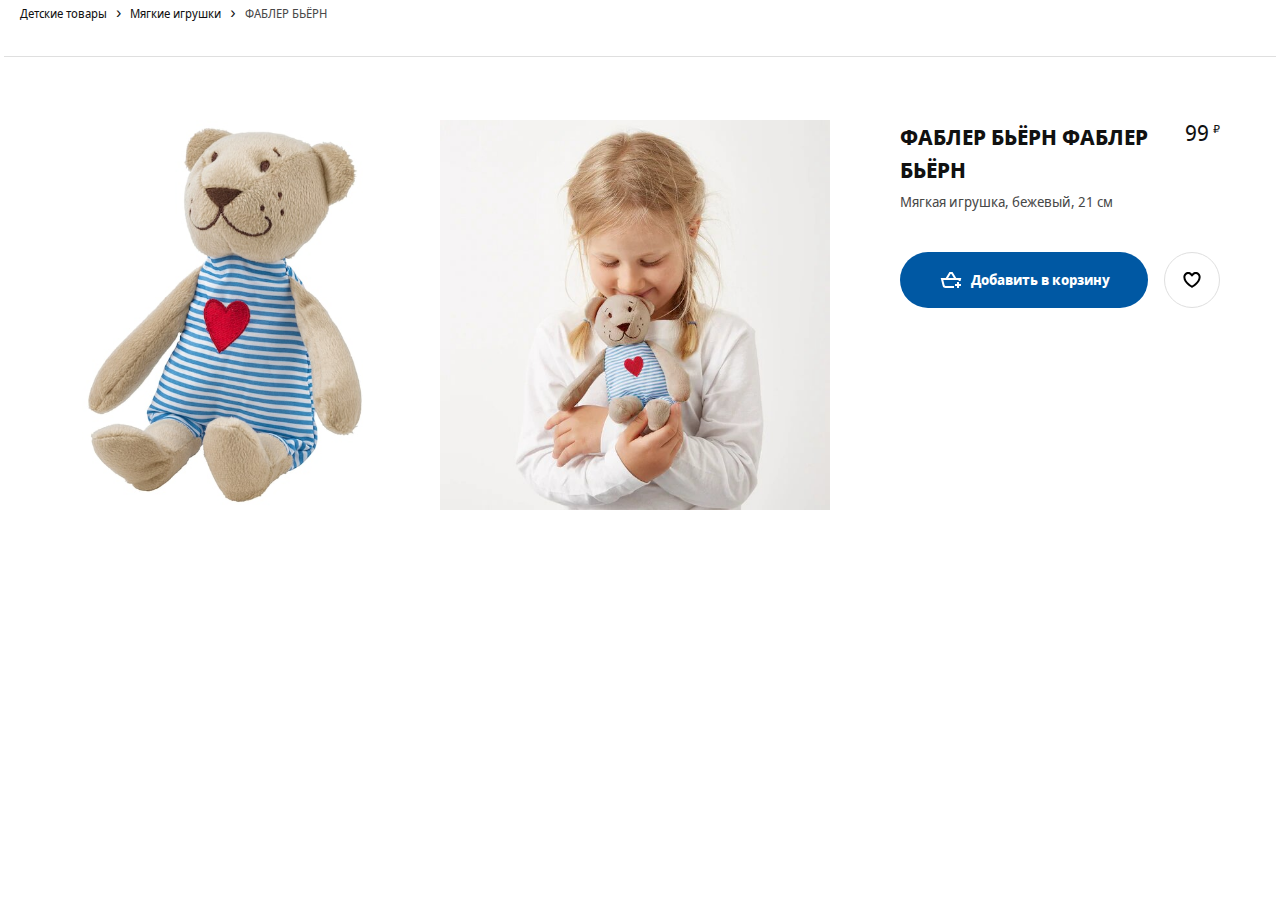
==== card.html @ a597d6a2 "begin" ====
<!DOCTYPE html>
<html lang="en">
<head>
	<meta charset="UTF-8">
	<meta name="viewport" content="width=device-width, user-scalable=no, initial-scale=1.0, maximum-scale=1.0, minimum-scale=1.0">
	<meta http-equiv="X-UA-Compatible" content="ie=edge">
	<link rel="apple-touch-icon" sizes="180x180" href="favicon/apple-touch-icon.png">
	<link rel="icon" type="image/png" sizes="32x32" href="favicon/favicon-32x32.png">
	<link rel="icon" type="image/png" sizes="16x16" href="favicon/favicon-16x16.png">
	<link rel="mask-icon" href="favicon/safari-pinned-tab.svg" color="#0058ab">
	<meta name="msapplication-TileColor" content="#0058ab">
	<meta name="theme-color" content="#0058ab">
	<title>Детские игрушки - IKEA</title>
	<link rel="stylesheet" href="styles/styles.css">
</head>
<body>
<main>
	<div class="container">
		<div class="breadcrumb">
			<nav role="navigation" aria-label="Breadcrumb" class="breadcrumb__nav">
				<ul class="breadcrumb__list">

					<li class="breadcrumb__list-item">
						<a href="goods.html?cat=Детские товары" class="breadcrumb__link"><span>Детские товары</span></a>
					</li>

					<li class="breadcrumb__list-item">
						<a href="goods.html?cat=Мягкие игрушки" class="breadcrumb__link"><span>Мягкие игрушки</span></a>
					</li>

					<li class="breadcrumb__list-item">
						<a href="#" class="breadcrumb__link"><span>ФАБЛЕР БЬЁРН</span></a>
					</li>

				</ul>
			</nav>
		</div>

		<div class="good wrapper">
			<div class="good-images">
				<div class="good-image__item">
					<img src="image/fabler-byorn-myagkaya-igrushka-bezhevyy__0710165_PE727396_S5.jpg" alt="">
				</div>
				<div class="good-image__item">
					<img src="image/fabler-byorn-myagkaya-igrushka-bezhevyy__0876865_PE611124_S5.jpg" alt="">
				</div>
			</div>
			<div class="good-item"> <!-- not-in-stock - нет в наличии-->
				<p class="good-item__new">Новинка</p>

				<div class="good-item__section">
					<div>
						<h2 class="good-item__header">ФАБЛЕР БЬЁРН ФАБЛЕР БЬЁРН</h2>
						<p class="good-item__description">Мягкая игрушка, бежевый, 21 см</p>

					</div>
					<p class="good-item__price">
						<span class="good-item__empty">Нет в наличии</span>
						<span class="good-item__price-value">99</span>
						<span class="good-item__currency">₽</span>
					</p>

				</div>
				<div class="good-item__buttons">
					<button type="button" class="btn btn-good" data-idd="idd001">
						<svg focusable="false" viewBox="0 0 24 24" class="btn-good-svg" aria-hidden="true">
							<path fill-rule="evenodd" clip-rule="evenodd" d="M10.4372 4H10.9993H12.0003H12.9996H13.5616L13.8538 4.48014L17.2112 9.99713H21H22.2806L21.9702 11.2396L21.5303 13H19.4688L19.7194 11.9971H4.28079L5.59143 17.2397C5.70272 17.6848 6.1027 17.9971 6.56157 17.9971H15V19.9971H6.56157C5.18496 19.9971 3.98502 19.0602 3.65114 17.7247L2.02987 11.2397L1.71924 9.99713H3.00002H6.78793L10.145 4.48017L10.4372 4ZM12.4375 6L14.87 9.99713H9.12911L11.5614 6H12.0003H12.4375ZM17.9961 16V14H19.9961V16H21.9961V18H19.9961V20H17.9961V18H15.9961V16H17.9961Z"></path>
						</svg>

						<span class="btn-good__label">Добавить в корзину</span>
					</button>
					<button type="button" class="btn btn-add-wishlist" data-idd="idd001">
						<svg focusable="false" viewBox="0 0 24 24" class="btn-add-wishlist__svg" aria-hidden="true">
							<path fill-rule="evenodd" clip-rule="evenodd" d="M12.336 5.52055C14.2336 3.62376 17.3096 3.62401 19.2069 5.52129C20.2067 6.52115 20.6796 7.85005 20.6259 9.15761C20.6151 12.2138 18.4184 14.8654 16.4892 16.6366C15.4926 17.5517 14.5004 18.2923 13.7593 18.8036C13.3879 19.0598 13.0771 19.2601 12.8574 19.3973C12.7475 19.466 12.6601 19.519 12.5992 19.5555C12.5687 19.5737 12.5448 19.5879 12.5279 19.5978L12.5079 19.6094L12.502 19.6129L12.5001 19.614C12.5001 19.614 12.4989 19.6147 11.9999 18.748C11.501 19.6147 11.5005 19.6144 11.5005 19.6144L11.4979 19.6129L11.4919 19.6094L11.472 19.5978C11.4551 19.5879 11.4312 19.5737 11.4007 19.5555C11.3397 19.519 11.2524 19.466 11.1425 19.3973C10.9227 19.2601 10.612 19.0598 10.2405 18.8036C9.49947 18.2923 8.50726 17.5517 7.51063 16.6366C5.58146 14.8654 3.38477 12.2139 3.37399 9.15765C3.32024 7.85008 3.79314 6.52117 4.79301 5.52129C6.69054 3.62376 9.76704 3.62376 11.6646 5.52129L11.9993 5.856L12.3353 5.52129L12.336 5.52055ZM11.9999 18.748L11.5005 19.6144L11.9999 19.9019L12.4989 19.6147L11.9999 18.748ZM11.9999 17.573C12.1727 17.462 12.384 17.3226 12.6236 17.1573C13.3125 16.6821 14.2267 15.9988 15.1366 15.1634C17.0157 13.4381 18.6259 11.2919 18.6259 9.13506V9.11213L18.627 9.08922C18.6626 8.31221 18.3844 7.52727 17.7926 6.9355C16.6762 5.81903 14.866 5.81902 13.7495 6.9355L13.7481 6.93689L11.9965 8.68166L10.2504 6.9355C9.13387 5.81903 7.3237 5.81903 6.20722 6.9355C5.61546 7.52727 5.33724 8.31221 5.3729 9.08922L5.37395 9.11213V9.13507C5.37395 11.2919 6.98418 13.4381 8.86325 15.1634C9.77312 15.9988 10.6874 16.6821 11.3762 17.1573C11.6159 17.3226 11.8271 17.462 11.9999 17.573Z"></path>
						</svg>
					</button>
				</div>

			</div>
		</div>


	</div>
</main>
</body>
</html>
---- styles/styles.css ----
/*
* Prefixed by https://autoprefixer.github.io
* PostCSS: v7.0.29,
* Autoprefixer: v9.7.6
* Browsers: last 4 version
*/

@font-face {
	font-family: 'Noto Sans';
	src: local('Noto Sans Display Regular'), local('NotoSansDisplay-Regular'), url('../fonts/Notosansdisplayregular.woff2') format('woff2'), url('../fonts/Notosansdisplayregular.woff') format('woff');
	font-weight: 400;
	font-style: normal;
}

@font-face {
	font-family: 'Noto Sans';
	src: local('Noto Sans Display Italic'), local('NotoSansDisplay-Italic'), url('../fonts/Notosansdisplayitalic.woff2') format('woff2'), url('../fonts/Notosansdisplayitalic.woff') format('woff');
	font-weight: 400;
	font-style: italic;
}

@font-face {
	font-family: 'Noto Sans';
	src: local('Noto Sans Display Bold'), local('NotoSansDisplay-Bold'), url('../fonts/Notosansdisplaybold.woff2') format('woff2'), url('../fonts/Notosansdisplaybold.woff') format('woff');
	font-weight: 700;
	font-style: normal;
}

@font-face {
	font-family: 'Noto Sans';
	src: local('Noto Sans Display Bold Italic'), local('NotoSansDisplay-BoldItalic'), url('../fonts/Notosansdisplaybolditalic.woff2') format('woff2'), url('../fonts/Notosansdisplaybolditalic.woff') format('woff');
	font-weight: 700;
	font-style: italic;
}

html {
	-webkit-box-sizing: border-box;
	box-sizing: border-box;
}

*,
*::before,
*::after {
	-webkit-box-sizing: inherit;
	box-sizing: inherit;
}

body {
	min-width: 320px;
	margin: 0;

	background-color: #fff; /*под проект*/
	font-family: Noto Sans, Arial, sans-serif; /*в "" свой шрифт под проект*/

	font-size: 16px;
	color: #111;
	line-height: 1.5;
	-webkit-font-smoothing: subpixel-antialiased;
}

button, input {
	font: inherit;
}

button {
	cursor: pointer;
}

img {
	max-width: 100%;
	width: 100%;
	height: auto;
}

a {
	text-decoration: none;
	color: inherit;
}

ul {
	list-style: none;
	padding: 0;
	margin: 0;
}

h1, h2, h3, p {
	padding: 0;
	margin: 0;
}

/* container */

.container {
	max-width: 100rem;
	margin: 0 auto;
	padding: 0 1.25rem;
}

.visually-hidden {
	position: absolute !important;
	clip: rect(1px 1px 1px 1px);
	clip: rect(1px, 1px, 1px, 1px);
	padding: 0 !important;
	border: 0 !important;
	height: 1px !important;
	width: 1px !important;
	overflow: hidden;
}

/* при работе с float */

.clearfix::after {
	content: "";
	display: table;
	clear: both;
}

header {
	margin-bottom: 3.75rem;
}

.header {
	display: -ms-grid;
	display: grid;
	grid-gap: 1.25rem;
	-ms-grid-columns: 2fr 1.25rem 2fr 1.25rem 16fr 1.25rem 1fr 1.25rem 1fr;
	grid-template-columns: 2fr 2fr 16fr 1fr 1fr;
	-webkit-box-align: center;
	-ms-flex-align: center;
	align-items: center;
	padding: 1.75rem 0;
}

footer {
	background-color: #f5f5f5;
	margin-top: 3.75rem;
	padding: 3.75rem 0 0 0;
}

.footer {
	display: -ms-grid;
	display: grid;
	-ms-grid-columns: 1fr 1fr 1fr;
	grid-template-columns: 1fr 1fr 1fr;
}

.main-header {
	margin-bottom: 1.875rem
}

.btn {
	background-color: transparent;
	outline: transparent;
	border-radius: 50%;
	width: 40px;
	height: 40px;
	display: -webkit-box;
	display: -ms-flexbox;
	display: flex;
	-webkit-box-align: center;
	-ms-flex-align: center;
	align-items: center;
	-webkit-box-pack: center;
	-ms-flex-pack: center;
	justify-content: center;
	border: 1px solid transparent;
}

.btn:hover {
	background-color: #f5f5f5;
	color: #111;
}

.svg-icon {
	fill: currentColor;
}

.logo {
	text-align: center;
	width: 75px;
	height: 30px;

}

.search {
	position: relative;
	-webkit-box-flex: 1;
	-ms-flex-positive: 1;
	flex-grow: 1;
	height: 50px;
	margin: 0 40px;
}

.search-input {
	-webkit-appearance: none;
	-moz-appearance: none;
	appearance: none;
	background-color: #f5f5f5;
	display: block;
	appearance: none;
	width: 100%;
	height: 100%;
	padding: .5rem 3.5rem;
	margin: 0 auto;
	line-height: 1.5;
	border: 0;
	border-radius: 50em;
	outline: 0;
	-webkit-box-shadow: none;
	box-shadow: none;
	-webkit-transition: background .2s;
	-o-transition: background .2s;
	transition: background .2s;
}

.search-btn {
	position: absolute;
	top: 0.9rem;
	right: 0.9rem;
	background-image: url("data:image/svg+xml;charset=utf-8,%3Csvg width='16' height='17' fill='%23484848' xmlns='http://www.w3.org/2000/svg'%3E%3Cpath fill-rule='evenodd' clip-rule='evenodd' d='M6.5 11a4.5 4.5 0 110-9 4.5 4.5 0 010 9zm4.968-.307a6.5 6.5 0 10-1.514 1.315l3.996 3.996 1.414-1.414-3.896-3.897z'/%3E%3C/svg%3E");
	background-repeat: no-repeat;
	background-size: contain;
	width: 2.5rem;
	height: 1.5rem;
	background-position: center;
}

.offer {
	position: relative;
}

.offer-extra {
	position: absolute;
	padding: .9rem;
	color: #111;
	left: 1.25rem;
	bottom: 1.25rem;
	display: -webkit-box;
	display: -ms-flexbox;
	display: flex;
	background: #fff;
	-webkit-box-orient: vertical;
	-webkit-box-direction: normal;
	-ms-flex-direction: column;
	flex-direction: column;
	-webkit-box-align: start;
	-ms-flex-align: start;
	align-items: flex-start;
	max-width: 19rem;
	min-width: 13rem;
	font-size: .9rem;
	line-height: 1.5;
	font-weight: bold;
	word-break: break-word;
}

.offer-arrow {
	display: inline-block;
	height: 1.5rem;
	width: 1.5rem;
	vertical-align: middle;
	fill: currentColor;
	margin-top: 1.875rem;

}


.footer-header {
	line-height: 2rem;
	font-size: 1.25rem;
	padding: 0 0 1rem 0;

}

.footer-list {
	margin-bottom: .8rem;
}

.footer-list > a {
	color: #484848;
}

.footer-list > a:hover {
	color: #111;
	text-decoration: underline;
}

.catalog {
	position: fixed;
	z-index: 999;
	top: 0;
	left: -100%;
	bottom: 0;
	background-color: #fff;
	overflow-y: auto;
	overflow-x: hidden;
	-webkit-transition: left 0.2s 0s;
	-o-transition: left 0.2s 0s;
	transition: left 0.2s 0s;
	width: 20rem;
	padding: 6rem 4rem 3rem;

}

.catalog.open {
	left: 0;
}

.catalog-btn {
	position: absolute;
	top: 3rem;
	left: 3rem;
}

.catalog-list__item,
.subcatalog-list__item {
	cursor: pointer;
	color: #111;


}

.catalog-list__item a,
.subcatalog-list__item a {
	text-decoration: underline;
	display: block;
}

.catalog-list__item a {
	padding: .5rem 1.5rem .5rem 0;
}

.subcatalog-list__item a {
	padding: .5rem 0;
}

.catalog-list__item:hover a,
.subcatalog-list__item:hover a {
	text-decoration: underline;
}

.catalog-list__item.active {
	background-repeat: no-repeat;
	background-position: right 0 center;
	background-image: url('data:image/svg+xml;utf8,<svg width="24" height="24" viewBox="0 0 24 24" fill="none" xmlns="http://www.w3.org/2000/svg"><path fill-rule="evenodd" clip-rule="evenodd" d="M15.5996 11.9999L9.81456 17.7857L8.40026 16.3716L12.7714 11.9999L8.40026 7.62823L9.81457 6.21411L15.5996 11.9999Z" fill="%23959595"/></svg>');
}

.subcatalog {
	position: fixed;
	z-index: 998;
	top: 0;
	left: -100%;
	bottom: 0;
	background-color: #fff;
	overflow-y: auto;
	overflow-x: hidden;
	-webkit-transition: left, right 0.2s 0s;
	-o-transition: left, right 0.2s 0s;
	transition: left, right 0.2s 0s;
	width: 25rem;
	padding: 6rem 4rem 3rem;
	border-left: 2px solid #ccc;
}

.subcatalog.subopen {
	left: 20rem;
	display: block;
}

.overlay {
	display: block;
	position: fixed;
	z-index: 899;
	top: 0;
	bottom: 0;
	right: 0;
	left: 0;
	background-color: black;
	-webkit-transition: all .2s ease;
	-o-transition: all .2s ease;
	transition: all .2s ease;
	opacity: 0;
	pointer-events: none;
}

.overlay.active {
	opacity: 0.25;
	pointer-events: all;
}


.wrapper {
	position: relative;
	margin-top: 4rem;
}

.wrapper:before {
	content: '';
	width: calc(100% + 2rem);
	display: block;
	position: absolute;
	top: -2rem;
	z-index: 99;
	margin: 0 -1rem;
	border-bottom: 1px solid #dfdfdf;
}

.good {
	display: -ms-grid;
	display: grid;
	-ms-grid-columns: minmax(0, 1fr) 1.25rem minmax(0, 1fr) 1.25rem minmax(0, 1fr) 1.25rem minmax(0, 1fr) 1.25rem minmax(0, 1fr) 1.25rem minmax(0, 1fr) 1.25rem minmax(0, 1fr) 1.25rem minmax(0, 1fr) 1.25rem minmax(0, 1fr) 1.25rem minmax(0, 1fr) 1.25rem minmax(0, 1fr) 1.25rem minmax(0, 1fr);
	grid-template-columns: repeat(12, minmax(0, 1fr));
	grid-column-gap: 1.25rem;
	padding-top: 2rem;
}

.good-images {
	display: -webkit-box;
	display: -ms-flexbox;
	display: flex;
	-ms-flex-wrap: wrap;
	flex-wrap: wrap;
	-ms-grid-column: 1;
	grid-column-start: 1;
	-ms-grid-column-span: 8;
	grid-column-end: 9;
	-ms-flex-pack: distribute;
	justify-content: space-around;


}

.good-image__item {
	width: calc(50% - 1.25rem);
	margin-left: .625rem;
	margin-right: .625rem;
	min-height: 500px;
}


.good-item {
	-ms-grid-column: 9;
	grid-column-start: 9;
	-ms-grid-column-span: 4;
	grid-column-end: 13;
	padding: 0 2.5rem;
}

.good-item__section {
	margin-bottom: 2.5rem;
}

.good-item__new {
	display: none;
}


.good-item__empty {
	display: none;
}

.not-in-stock .good-item__empty {
	display: block;
}

.not-in-stock .btn-good {
	display: none;
}

.good-item__header {
	font-size: 1.375rem;
	line-height: 1.5;
	font-weight: 700;
	text-transform: uppercase;
	margin-bottom: .3rem;
}

.good-item__description {
	line-height: 1.5;
	letter-spacing: 0;
	font-weight: 400;
	color: #484848;
	font-size: .875rem;
}

.good-item__price {
	white-space: nowrap;
	text-align: right;
}

.good-item__section {
	display: -webkit-box;
	display: -ms-flexbox;
	display: flex;
	-webkit-box-pack: justify;
	-ms-flex-pack: justify;
	justify-content: space-between;
}

.good-item__price-value {
	line-height: 1.1875;
	font-size: 1.375rem;
}

.good-item__currency {
	line-height: .9;
	font-size: .6875rem;
	vertical-align: text-top;
}

.not-in-stock .good-item__price-value,
.not-in-stock .good-item__currency {
	display: none;
}

.good-item__buttons {
	display: -webkit-box;
	display: -ms-flexbox;
	display: flex;
	-webkit-box-pack: justify;
	-ms-flex-pack: justify;
	justify-content: space-between;
	-webkit-box-align: center;
	-ms-flex-align: center;
	align-items: center;
	width: 100%;
}

.btn-good {
	margin-right: 1rem;
	-webkit-box-flex: 1;
	-ms-flex-positive: 1;
	flex-grow: 1;
	-ms-flex-negative: 1;
	flex-shrink: 1;
	position: relative;
	background: #0058a3;
	color: #fff;
	border-radius: 52px;
	padding: 0 2rem;
	display: -webkit-box;
	display: -ms-flexbox;
	display: flex;
	height: 3.5rem;
	-webkit-box-align: center;
	-ms-flex-align: center;
	align-items: center;
}

.btn-good-svg {
	margin-right: .5rem;
	vertical-align: top;
	-ms-flex-negative: 0;
	flex-shrink: 0;
	display: inline-block;
	height: 1.5rem;
	width: 1.5rem;
	fill: #fff;
}

.btn-good:hover {
	color: #0058a3;
}

.btn-good:hover .btn-good-svg {
	fill: #0058a3;
}

.btn-good__label {
	text-align: center;
	border: 0;
	font-weight: 700;
	font-size: .875rem;
	line-height: 1.42857;
}

.btn-add-wishlist {
	background: rgba(0, 0, 0, 0);
	color: #111;
	border-radius: 40px;
	padding: 0 .9375rem;
	border: 1px solid #dfdfdf;
	height: 3.5rem;
	width: 3.5rem;
	margin-left: auto;
}

.btn-add-wishlist__svg {
	height: 1.5rem;
	width: 1.5rem;

}

.btn-add-wishlist:hover .btn-add-wishlist__svg {
	fill: red;
}

.btn-add-wishlist.contains-wishlist .btn-add-wishlist__svg {
	fill: red;

}

.btn-add-wishlist:hover.contains-wishlist .btn-add-wishlist__svg {
	fill: black;
}


.goods-list {
	display: -ms-grid;
	display: grid;
	grid-template-columns: repeat(4, 1fr);
}

.goods-list__item {
	margin-bottom: 2rem;
}


.goods-item {
	position: relative;
	display: -webkit-box;
	display: -ms-flexbox;
	display: flex;
	-webkit-box-orient: vertical;
	-webkit-box-direction: normal;
	-ms-flex-direction: column;
	flex-direction: column;
	-webkit-box-pack: justify;
	-ms-flex-pack: justify;
	justify-content: space-between;
	height: 100%;
}

.goods-item__img {
	height: 380px;
	display: table-cell;
	vertical-align: middle
}


.btn-add-card {
	position: absolute;
	opacity: 0;
	-webkit-transition: opacity 0.2s 0s;
	-o-transition: opacity 0.2s 0s;
	transition: opacity 0.2s 0s;
	right: 1rem;
	bottom: 0.5rem;
	background-color: rgb(0, 88, 163);
	border: 1px solid rgb(0, 88, 163);
	background-repeat: no-repeat;
	background-position: center;
	background-image: url("data:image/svg+xml;utf8,<svg width='24' height='24' xmlns='http://www.w3.org/2000/svg' viewBox='0 0 24 24'><path fill-rule='evenodd' clip-rule='evenodd' d='M10.4372 4H10.9993H12.0003H12.9996H13.5616L13.8538 4.48014L17.2112 9.99713H21H22.2806L21.9702 11.2396L21.5303 13H19.4688L19.7194 11.9971H4.28079L5.59143 17.2397C5.70272 17.6848 6.1027 17.9971 6.56157 17.9971H15V19.9971H6.56157C5.18496 19.9971 3.98502 19.0602 3.65114 17.7247L2.02987 11.2397L1.71924 9.99713H3.00002H6.78793L10.145 4.48017L10.4372 4ZM12.4375 6L14.87 9.99713H9.12911L11.5614 6H12.0003H12.4375ZM17.9961 16V14H19.9961V16H21.9961V18H19.9961V20H17.9961V18H15.9961V16H17.9961Z' fill='white' /></svg>");
}

.btn-add-card:hover {
	background-color: rgb(255, 255, 255);
	background-image: url("data:image/svg+xml;utf8,<svg width='24' height='24' xmlns='http://www.w3.org/2000/svg' viewBox='0 0 24 24'><path fill-rule='evenodd' clip-rule='evenodd' d='M10.4372 4H10.9993H12.0003H12.9996H13.5616L13.8538 4.48014L17.2112 9.99713H21H22.2806L21.9702 11.2396L21.5303 13H19.4688L19.7194 11.9971H4.28079L5.59143 17.2397C5.70272 17.6848 6.1027 17.9971 6.56157 17.9971H15V19.9971H6.56157C5.18496 19.9971 3.98502 19.0602 3.65114 17.7247L2.02987 11.2397L1.71924 9.99713H3.00002H6.78793L10.145 4.48017L10.4372 4ZM12.4375 6L14.87 9.99713H9.12911L11.5614 6H12.0003H12.4375ZM17.9961 16V14H19.9961V16H21.9961V18H19.9961V20H17.9961V18H15.9961V16H17.9961Z' fill='rgb(0, 88, 163)' /></svg>");

}

.goods-item:hover .btn-add-card {
	opacity: 1;
}

.goods-item__header {
	margin-top: auto;
	margin-bottom: 1rem;
}

.goods-item__new {
	line-height: 1.42857;
	color: #ca5008;
	font-weight: 700;
	font-size: 0.8rem;
}

.goods-item__link {
	display: block;
	height: 100%;
}

.goods-item__description {
	margin-bottom: 1rem;
	font-size: .875rem;
	line-height: 1.42857;
}

.goods-item__price {
	min-height: calc(40px + 0.5rem);
	padding-bottom: 0.5rem;
	font-weight: 700;
}

.goods-item__price-value {
	font-size: 1.375rem;
}

.goods-item__currency {
	line-height: .9;
	font-size: .6875rem;
	vertical-align: text-top;
}


.breadcrumb__list-item {
	display: inline;
}

.breadcrumb__list-item:after {
	content: "\0203A";
	display: inline;
	margin: 0 .3125rem;
	font-size: 1rem;
	line-height: 1.125;
}

.breadcrumb__list-item:last-child:after {
	content: "";
}

.breadcrumb__link {
	font-size: .75rem;
	line-height: 1.5;
	font-weight: 400;
	vertical-align: middle;
}

.breadcrumb__list-item:last-child .breadcrumb__link {
	color: #484848;
	pointer-events: none;
	cursor: auto;
}

.cart-wrapper {
	max-width: 768px;
}

.cart-header {
	text-align: center;
}

.product {
	display: -ms-grid;
	display: grid;
	-ms-grid-columns: 152px 4fr 6fr;
	grid-template-columns: 152px 4fr 6fr;
	-ms-grid-rows: auto;
	grid-template-rows: auto;
	font-size: .81rem;
	line-height: 1.385;
}

.product > *:nth-child(1) {
	-ms-grid-row: 1;
	-ms-grid-column: 1;
}

.product > *:nth-child(2) {
	-ms-grid-row: 1;
	-ms-grid-column: 2;
}

.product > *:nth-child(3) {
	-ms-grid-row: 1;
	-ms-grid-column: 3;
}

.product__image-container {
	-ms-grid-column: 1;
	grid-column: 1;
	-ms-grid-row: 1;
	-ms-grid-row-span: 2;
	grid-row: 1/3;
	padding-right: 1rem;
}

.product__description {
	-ms-grid-column: 2;
	grid-column: 2;
	-ms-grid-row: 1;
	grid-row: 1;
}

.product__name {
	font-size: 1.2rem;
	margin-bottom: .5rem;
	font-weight: 700;
	text-transform: uppercase;
	word-break: break-word;
}

.product__prices {
	-ms-grid-column: 3;
	grid-column: 3;
	-ms-grid-row: 1;
	grid-row: 1;
	text-align: right;
	padding-top: 0;
}

.product__controls {
	-ms-grid-column: 3;
	grid-column: 3;
	-ms-grid-row: 2;
	grid-row: 2;
	margin-top: .5rem;
	display: -webkit-box;
	display: -ms-flexbox;
	display: flex;
	-webkit-box-pack: end;
	-ms-flex-pack: end;
	justify-content: flex-end;
}

.btn-remove {
	color: #444;
	border-color: #666;
	border-radius: unset;
}

.product__total {
	font-weight: 700;
	font-size: 1.06rem;
	line-height: 1.2;
}

.product-controls__remove {
	width: 12.5%;
}

.product-controls__quantity {
	width: 25%;
	margin-left: .5rem;
}

.cart-header {
	margin-bottom: 3rem;
}

.cart-item {
	margin-bottom: 2rem;
}

.cart-total {
	display: -webkit-box;
	display: -ms-flexbox;
	display: flex;
	-webkit-box-pack: justify;
	-ms-flex-pack: justify;
	justify-content: space-between;
	padding: .35rem 0;
	font-weight: 700;
	font-size: 14px;
	text-align: initial;
	border: dashed #cacaca;
	border-width: 1px 0;
}

.cart-checkout {
	color: #ffffff;
	padding: 12px 62px;
	background-color: #3a6e9f;
	border: none;
	display: block;
	margin: 1rem auto;
}

.cart-form {
	margin: 1rem 0;
	text-align: center;
}

.cart-form label {
	display: block;
	margin: 1rem;
}

select {
	width: 100%;
	max-width: 352px;
	height: 40px;
	margin: 0;
	padding: 0 10px;
	border: 1px solid #666;
	border-radius: 2px;
	background: #fff url(../image/chevron-down-thin-24.1667eab2.svg) no-repeat right 8px center/1.5rem;
	-webkit-appearance: none;
	-moz-appearance: none;
	appearance: none;
	font-size: 1rem;
	line-height: 1.15;
	font-family: inherit;
	text-transform: none;
}

@media (max-width: 1200px) {
	.goods-list {
		grid-template-columns: repeat(3, 1fr);
	}
}

@media (max-width: 768px) {
	.goods-list {
		grid-template-columns: repeat(2, 1fr);
	}

	.header {
		-ms-grid-columns: 1fr 1.25rem 2fr 1.25rem 1fr 1.25rem 1fr;
		grid-template-columns: 1fr 2fr 1fr 1fr;
		-ms-grid-rows: auto 1.25rem auto 1.25rem auto;
		grid-template-areas: "burger logo wishlist cart" "main main . sidebar" "footer footer footer footer";
	}

	.btn-burger {
		grid-area: burger;
	}

	.logo {
		grid-area: logo;
	}

	.btn-wishlist {
		grid-area: wishlist;
	}

	.btn-cart {
		grid-area: cart;
	}

	.search {
		grid-area: search;
		-ms-grid-row: 2;
		grid-row: 2;
		-ms-grid-column-span: 5;
		grid-column-end: 6;
		-ms-grid-column: 1;
		grid-column-start: 1;
		margin: 0;
	}

	.footer {
		-ms-grid-rows: auto;
		grid-template-rows: auto;
		-webkit-box-pack: center;
		-ms-flex-pack: center;
		justify-content: center;
		grid-template-areas: "catalog" "about" "connection";
		-ms-grid-columns: 300px;
		grid-template-columns: 300px

	}

	.footer-catalog {
		grid-area: catalog;
		margin-bottom: 50px;
	}

	.footer-about {
		grid-area: about;
		margin-bottom: 50px;
	}

	.footer-connection {
		grid-area: connection;
		margin-bottom: 50px;
	}

	.catalog {
		width: 50%;
	}

	.subcatalog {
		width: 50%;
		left: auto;
		right: -100%;
	}

	.subcatalog.subopen {
		right: 0;
		left: auto;
	}
}

@media (max-width: 768px) {

	.footer-catalog {
		-ms-grid-row: 1;
		-ms-grid-column: 1

	}

	.footer-about {
		-ms-grid-row: 2;
		-ms-grid-column: 1

	}

	.footer-connection {
		-ms-grid-row: 3;
		-ms-grid-column: 1

	}
}

@media (max-width: 768px) {

	.btn-burger {
		-ms-grid-row: 1;
		-ms-grid-column: 1;
	}

	.logo {
		-ms-grid-row: 1;
		-ms-grid-column: 3;
	}

	.btn-wishlist {
		-ms-grid-row: 1;
		-ms-grid-column: 5;
	}

	.btn-cart {
		-ms-grid-row: 1;
		-ms-grid-column: 7;
	}
}

@media (max-width: 576px) {
	.goods-list {
		-ms-grid-columns: 1fr;
		grid-template-columns: 1fr;
	}

	.catalog {
		width: 100%;
	}

	.subcatalog {
		z-index: 999;
		width: 100%;
	}

	.subcatalog.subopen {
		right: 0;
	}
}
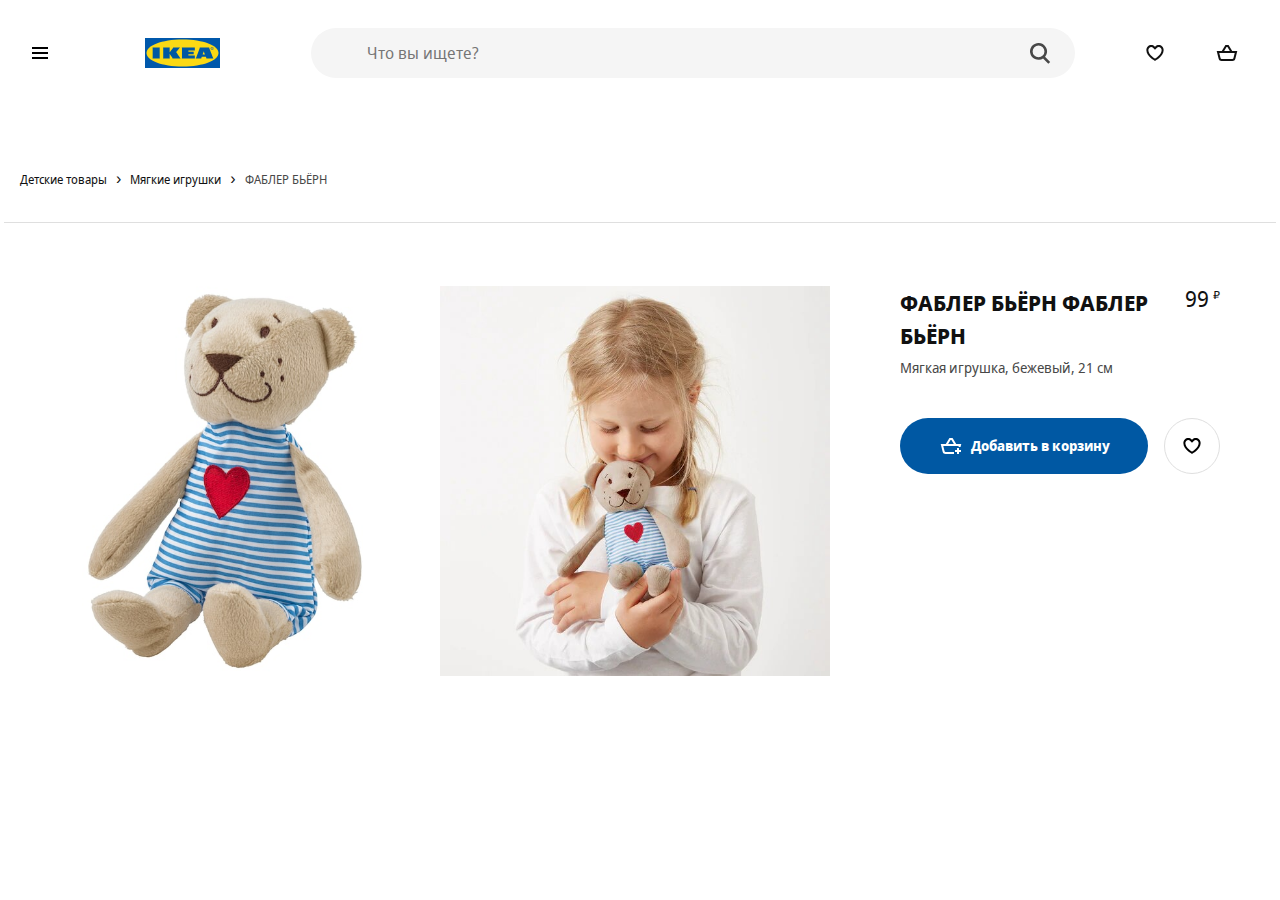
==== commit db4b92f0: "header" ====
--- a/card.html
+++ b/card.html
@@ -12,6 +12,8 @@
 	<meta name="theme-color" content="#0058ab">
 	<title>Детские игрушки - IKEA</title>
 	<link rel="stylesheet" href="styles/styles.css">
+	<script src="scripts/generateHeader.js" defer></script>
+    <script src="scripts/main.js" defer></script>
 </head>
 <body>
 <main>
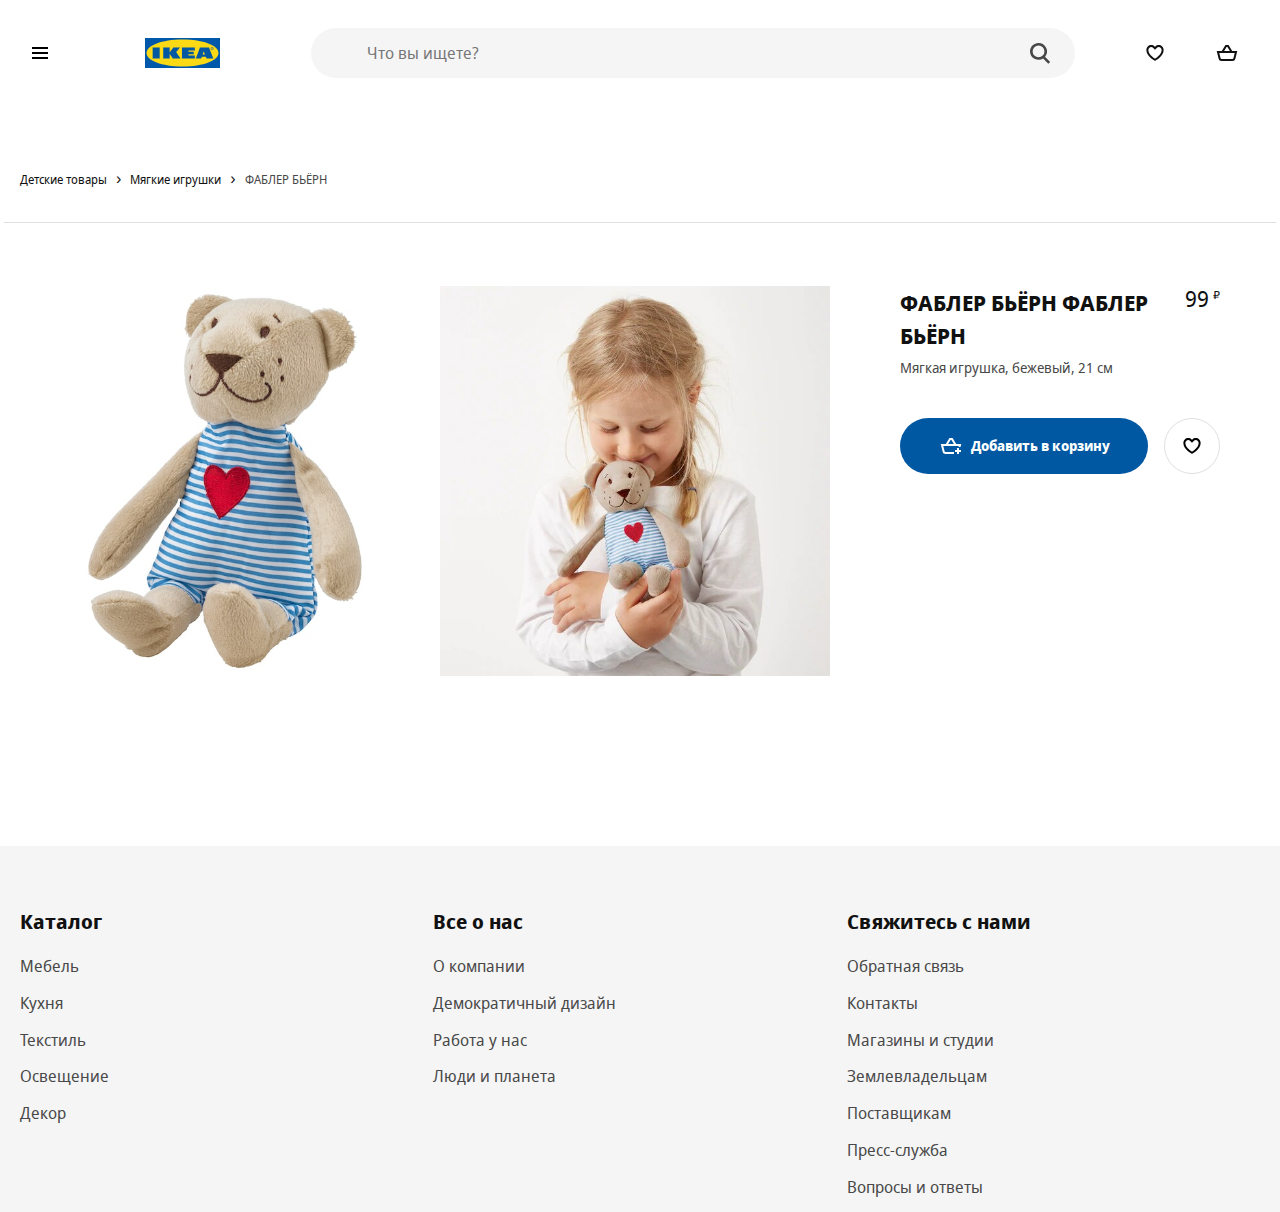
==== commit fc6b13a2: "generated" ====
--- a/card.html
+++ b/card.html
@@ -13,6 +13,9 @@
 	<title>Детские игрушки - IKEA</title>
 	<link rel="stylesheet" href="styles/styles.css">
 	<script src="scripts/generateHeader.js" defer></script>
+	<script src="./scripts/generateCatalog.js"defer></script>
+	<script src="./scripts/generateSubCatalog.js"defer></script>
+	<script src="./scripts/generateFooter.js" defer></script>
     <script src="scripts/main.js" defer></script>
 </head>
 <body>
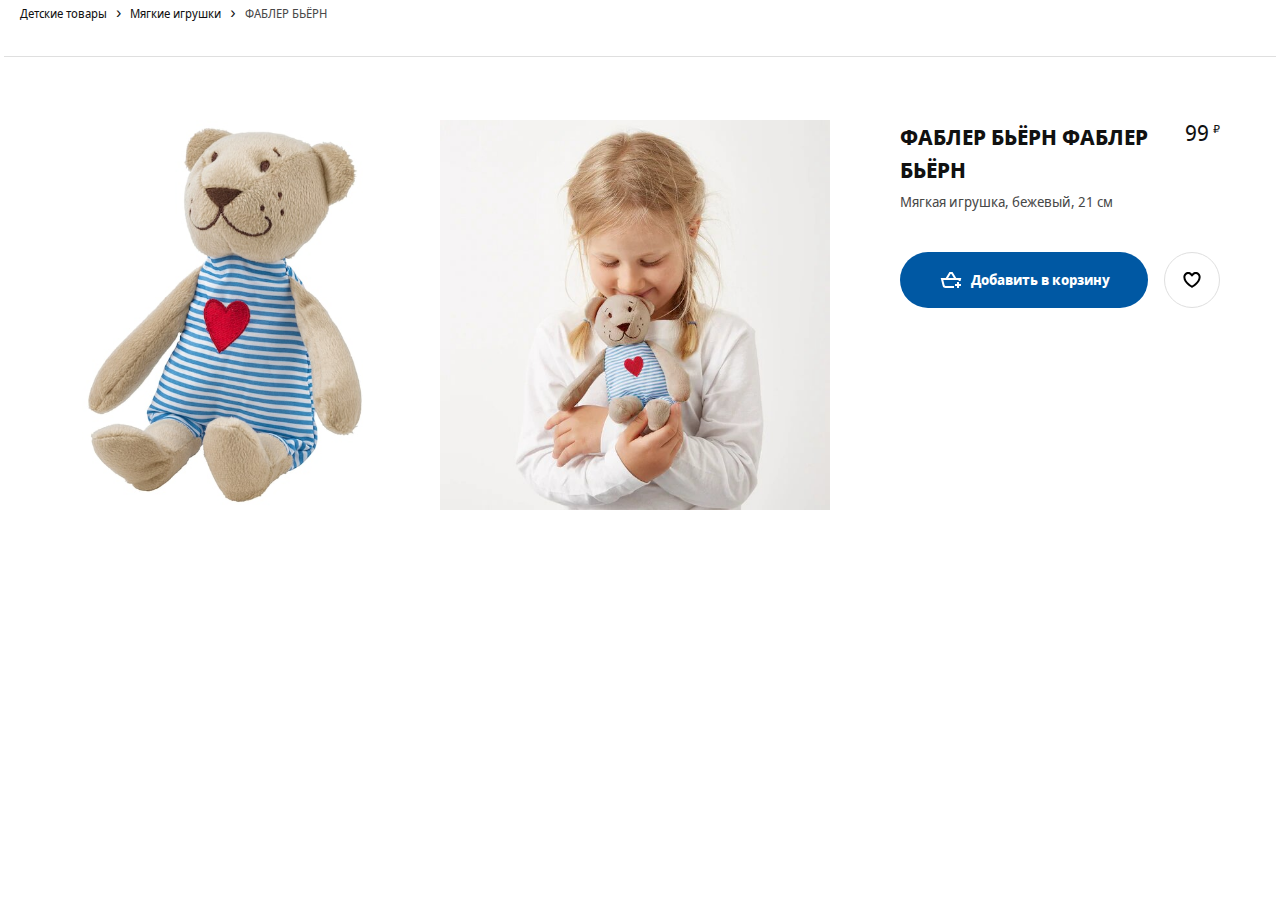
==== commit 5bf1034e: "two" ====
--- a/card.html
+++ b/card.html
@@ -12,11 +12,7 @@
 	<meta name="theme-color" content="#0058ab">
 	<title>Детские игрушки - IKEA</title>
 	<link rel="stylesheet" href="styles/styles.css">
-	<script src="scripts/generateHeader.js" defer></script>
-	<script src="./scripts/generateCatalog.js"defer></script>
-	<script src="./scripts/generateSubCatalog.js"defer></script>
-	<script src="./scripts/generateFooter.js" defer></script>
-    <script src="scripts/main.js" defer></script>
+	<script src="./scripts/index.js" defer type="module"></script>
 </head>
 <body>
 <main>
--- a/styles/styles.css
+++ b/styles/styles.css
@@ -608,6 +608,7 @@
 .goods-list {
 	display: -ms-grid;
 	display: grid;
+	grid-gap: 1.25rem;
 	grid-template-columns: repeat(4, 1fr);
 }
 
